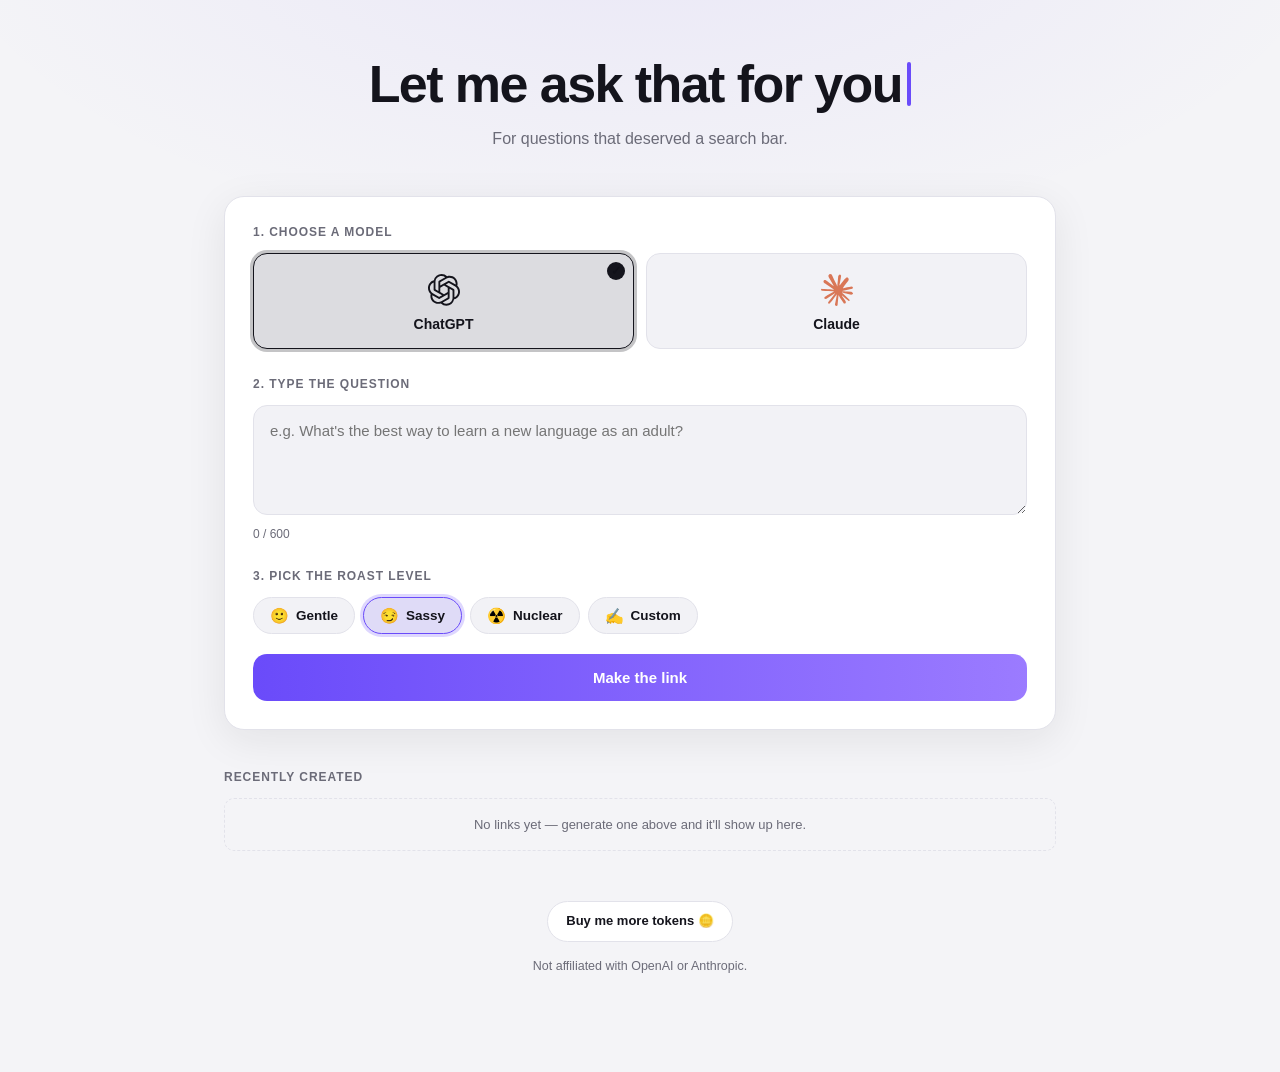
==== index.html @ 95fc59ea "initial commit" ====
<!DOCTYPE html>
<html lang="en">
<head>
  <meta charset="UTF-8" />
  <meta name="viewport" content="width=device-width, initial-scale=1.0" />
  <title>Let Me Ask That For You</title>
  <meta name="description" content="For questions that deserved a search bar. Pick a model, type the question, and send the link." />
  <meta property="og:title" content="Let me ask that for you" />
  <meta property="og:description" content="For questions that deserved a search bar." />
  <meta property="og:type" content="website" />
  <link rel="stylesheet" href="css/style.css" />
  <script>
    (function () {
      try {
        var dark = window.matchMedia && window.matchMedia('(prefers-color-scheme: dark)').matches;
        document.documentElement.setAttribute('data-theme', dark ? 'dark' : 'light');
      } catch (e) {}
    })();
  </script>
</head>
<body>
  <div class="wrap">
    <div class="hero">
      <h1 class="hero-title">Let me ask that for you</h1>
      <p>For questions that deserved a search bar.</p>
    </div>

    <div class="card">
      <div class="section-label">1. Choose a model</div>
      <div class="provider-grid" id="providerGrid"></div>

      <div class="section-label">2. Type the question</div>
      <textarea id="question" dir="auto" maxlength="600" placeholder="e.g. What's the best way to learn a new language as an adult?"></textarea>
      <div class="row-between">
        <span id="charCount">0 / 600</span>
      </div>

      <div class="section-label">3. Pick the roast level</div>
      <div class="roast-grid" id="roastGrid"></div>
      <input type="text" id="customRoast" class="custom-roast" dir="auto" maxlength="140"
             placeholder="Write your own message — shown while it plays" />

      <button class="primary-btn" id="generateBtn">Make the link</button>

      <div class="result" id="result">
        <div class="section-label">Your link</div>
        <div class="link-row">
          <input type="text" id="linkOutput" readonly />
          <button class="icon-btn" id="copyBtn">Copy</button>
        </div>
        <div class="result-actions">
          <button class="ghost-btn" id="shareBtn">Share</button>
          <a href="#" class="ghost-btn" id="previewBtn" target="_blank" rel="noopener">▶ Preview animation</a>
        </div>
        <p class="note" id="prefillNote"></p>
      </div>
    </div>

    <div class="history" id="historySection">
      <div class="section-label">Recently created</div>
      <div id="historyList"></div>
    </div>

    <footer class="site-footer">
      <a class="kofi-btn" href="https://ko-fi.com/sean98" target="_blank" rel="noopener">Buy me more tokens 🪙</a>
      <div>Not affiliated with OpenAI or Anthropic.</div>
    </footer>
  </div>

  <script src="js/lz-string.min.js"></script>
  <script src="js/providers.js"></script>
  <script src="js/roasts.js"></script>
  <script src="js/theme.js"></script>
  <script src="js/app.js"></script>
</body>
</html>
---- css/style.css ----
/* ===================== Shared base ===================== */
:root {
  --bg: #0b0b10;
  --bg-soft: #12121a;
  --panel: #16161f;
  --panel-2: #1c1c28;
  --border: #2a2a38;
  --text: #f4f4f6;
  --muted: #9c9caa;
  --accent: #7c5cff;
  --accent-2: #5ee6c9;
  --radius-lg: 20px;
  --radius-md: 14px;
  --radius-sm: 10px;
  --shadow: 0 10px 40px rgba(0, 0, 0, 0.45);
  font-family: 'Inter', -apple-system, BlinkMacSystemFont, 'Segoe UI', Roboto, Helvetica, Arial, sans-serif;
}

:root[data-theme='light'] {
  --bg: #f4f4f7;
  --bg-soft: #ffffff;
  --panel: #ffffff;
  --panel-2: #f2f2f6;
  --border: #e2e2ea;
  --text: #14141c;
  --muted: #6b6b78;
  --accent: #6a4bfa;
  --accent-2: #12a988;
  --shadow: 0 10px 40px rgba(20, 20, 30, 0.08);
}

* {
  box-sizing: border-box;
}

html, body {
  margin: 0;
  padding: 0;
}

html {
  color-scheme: light dark;
}

body {
  background: radial-gradient(1200px 600px at 50% -10%, rgba(124, 92, 255, 0.18), transparent 60%), var(--bg);
  color: var(--text);
  min-height: 100vh;
  transition: background-color 0.25s ease, color 0.25s ease;
}

:root[data-theme='light'] body {
  background: radial-gradient(1200px 600px at 50% -10%, rgba(106, 75, 250, 0.08), transparent 60%), var(--bg);
}

a {
  color: var(--accent-2);
}

button {
  font-family: inherit;
}

/* ===================== Creator page ===================== */
.wrap {
  max-width: 880px;
  margin: 0 auto;
  padding: 56px 24px 96px;
}

.hero {
  text-align: center;
  margin-bottom: 44px;
}

.hero h1 {
  font-size: clamp(32px, 6.5vw, 52px);
  font-weight: 800;
  line-height: 1.08;
  margin: 0 0 14px;
  letter-spacing: -0.03em;
}

.hero-title::after {
  content: "";
  display: inline-block;
  width: 0.08em;
  height: 0.85em;
  margin-left: 0.1em;
  background: var(--accent);
  border-radius: 2px;
  vertical-align: -0.08em;
  animation: blink 1s step-end infinite;
}

.hero p {
  color: var(--muted);
  font-size: 16px;
  max-width: 560px;
  margin: 0 auto;
  line-height: 1.6;
}

.card {
  background: var(--panel);
  border: 1px solid var(--border);
  border-radius: var(--radius-lg);
  box-shadow: var(--shadow);
  padding: 28px;
}

.section-label {
  font-size: 12px;
  font-weight: 600;
  letter-spacing: 0.08em;
  text-transform: uppercase;
  color: var(--muted);
  margin-bottom: 14px;
}

.provider-grid {
  display: grid;
  grid-template-columns: repeat(2, 1fr);
  gap: 12px;
  margin-bottom: 28px;
}

.provider-card {
  position: relative;
  display: flex;
  flex-direction: column;
  align-items: center;
  gap: 10px;
  padding: 20px 12px 16px;
  border-radius: var(--radius-md);
  border: 1.5px solid var(--border);
  background: var(--panel-2);
  cursor: pointer;
  transition: transform 0.15s ease, border-color 0.15s ease, box-shadow 0.15s ease;
  color: var(--text);
}

.provider-card:hover {
  transform: translateY(-2px);
  border-color: var(--pc, var(--accent));
}

.provider-card.selected {
  border-color: var(--pc, var(--accent));
  box-shadow: 0 0 0 3px color-mix(in srgb, var(--pc, var(--accent)) 25%, transparent);
  background: color-mix(in srgb, var(--pc, var(--accent)) 10%, var(--panel-2));
}

.provider-card .icon {
  width: 32px;
  height: 32px;
  color: var(--pc, var(--accent));
}

.provider-card .icon svg {
  width: 100%;
  height: 100%;
  display: block;
}

.provider-card .name {
  font-weight: 600;
  font-size: 14px;
}

.provider-card .check {
  position: absolute;
  top: 8px;
  right: 8px;
  width: 18px;
  height: 18px;
  border-radius: 50%;
  background: var(--pc, var(--accent));
  color: #101018;
  font-size: 12px;
  display: none;
  align-items: center;
  justify-content: center;
  font-weight: 700;
}

.provider-card.selected .check {
  display: flex;
}

textarea#question {
  width: 100%;
  min-height: 110px;
  resize: vertical;
  background: var(--panel-2);
  border: 1.5px solid var(--border);
  border-radius: var(--radius-md);
  padding: 14px 16px;
  color: var(--text);
  font-size: 15px;
  line-height: 1.5;
  font-family: inherit;
  outline: none;
  transition: border-color 0.15s ease;
}

textarea#question:focus {
  border-color: var(--accent);
}

.row-between {
  display: flex;
  justify-content: space-between;
  align-items: center;
  margin-top: 8px;
  margin-bottom: 28px;
  font-size: 12px;
  color: var(--muted);
  gap: 8px;
}

.roast-grid {
  display: flex;
  flex-wrap: wrap;
  gap: 8px;
}

.roast-pill {
  display: flex;
  align-items: center;
  gap: 7px;
  padding: 10px 16px;
  border-radius: 999px;
  border: 1.5px solid var(--border);
  background: var(--panel-2);
  color: var(--text);
  font-size: 13.5px;
  font-weight: 600;
  cursor: pointer;
  transition: border-color 0.15s ease, background 0.15s ease, transform 0.1s ease;
}

.roast-pill:hover {
  border-color: var(--accent);
  transform: translateY(-1px);
}

.roast-pill.selected {
  border-color: var(--accent);
  background: color-mix(in srgb, var(--accent) 14%, var(--panel-2));
  box-shadow: 0 0 0 3px color-mix(in srgb, var(--accent) 22%, transparent);
}

.roast-pill .emoji {
  font-size: 15px;
  line-height: 1;
}

.custom-roast {
  display: none;
  width: 100%;
  margin-top: 10px;
  background: var(--panel-2);
  border: 1.5px solid var(--border);
  border-radius: var(--radius-sm);
  padding: 12px 14px;
  color: var(--text);
  font-size: 14px;
  font-family: inherit;
  outline: none;
  transition: border-color 0.15s ease;
}

.custom-roast.show {
  display: block;
  animation: fadeUp 0.25s ease;
}

.custom-roast:focus {
  border-color: var(--accent);
}

.primary-btn {
  width: 100%;
  margin-top: 20px;
  padding: 15px 20px;
  border: none;
  border-radius: var(--radius-md);
  background: linear-gradient(90deg, var(--accent), #9b7bff);
  color: white;
  font-weight: 600;
  font-size: 15px;
  cursor: pointer;
  transition: filter 0.15s ease, transform 0.1s ease;
  display: flex;
  align-items: center;
  justify-content: center;
  gap: 8px;
}

.primary-btn:hover {
  filter: brightness(1.08);
}

.primary-btn:active {
  transform: scale(0.99);
}

.primary-btn:disabled {
  opacity: 0.5;
  cursor: not-allowed;
}

.result {
  margin-top: 22px;
  display: none;
}

.result.show {
  display: block;
  animation: fadeUp 0.35s ease;
}

@keyframes fadeUp {
  from { opacity: 0; transform: translateY(6px); }
  to { opacity: 1; transform: translateY(0); }
}

.link-row {
  display: flex;
  gap: 8px;
}

.link-row input {
  flex: 1;
  min-width: 0;
  background: var(--bg-soft);
  border: 1.5px solid var(--border);
  border-radius: var(--radius-sm);
  padding: 12px 14px;
  color: var(--text);
  font-size: 13.5px;
  font-family: 'SF Mono', Menlo, Consolas, monospace;
  outline: none;
}

.icon-btn {
  border: 1.5px solid var(--border);
  background: var(--panel-2);
  color: var(--text);
  border-radius: var(--radius-sm);
  padding: 0 16px;
  font-size: 13.5px;
  font-weight: 600;
  cursor: pointer;
  white-space: nowrap;
  transition: background 0.15s ease, border-color 0.15s ease;
  flex-shrink: 0;
}

.icon-btn:hover {
  border-color: var(--accent);
}

.result-actions {
  display: flex;
  gap: 8px;
  margin-top: 10px;
}

.ghost-btn {
  flex: 1;
  display: block;
  text-align: center;
  padding: 11px 14px;
  border-radius: var(--radius-sm);
  border: 1.5px dashed var(--border);
  color: var(--muted);
  font-size: 13px;
  cursor: pointer;
  text-decoration: none;
  background: transparent;
  line-height: 1.2;
}

.ghost-btn:hover {
  color: var(--text);
  border-color: var(--accent-2);
}

.note {
  margin-top: 12px;
  font-size: 12.5px;
  color: var(--muted);
  line-height: 1.5;
}

.history {
  margin-top: 40px;
}

.history-item {
  display: flex;
  align-items: center;
  gap: 12px;
  padding: 12px 14px;
  border-radius: var(--radius-sm);
  border: 1px solid var(--border);
  background: var(--panel-2);
  margin-bottom: 8px;
}

.history-item .dot {
  width: 10px;
  height: 10px;
  border-radius: 50%;
  flex-shrink: 0;
}

.history-item .q {
  flex: 1;
  font-size: 13.5px;
  overflow: hidden;
  text-overflow: ellipsis;
  white-space: nowrap;
  min-width: 0;
}

.history-item .provider-tag {
  font-size: 11px;
  color: var(--muted);
  flex-shrink: 0;
}

.history-item button {
  background: none;
  border: none;
  color: var(--muted);
  cursor: pointer;
  font-size: 12px;
  flex-shrink: 0;
  padding: 4px;
}

.history-item button:hover {
  color: var(--text);
}

.empty-history {
  color: var(--muted);
  font-size: 13px;
  text-align: center;
  padding: 18px;
  border: 1px dashed var(--border);
  border-radius: var(--radius-sm);
}

footer.site-footer {
  text-align: center;
  color: var(--muted);
  font-size: 12.5px;
  margin-top: 50px;
  line-height: 1.6;
  display: flex;
  flex-direction: column;
  align-items: center;
  gap: 14px;
}

.kofi-btn {
  display: inline-flex;
  align-items: center;
  gap: 6px;
  padding: 9px 18px;
  border-radius: 999px;
  border: 1.5px solid var(--border);
  background: var(--panel);
  color: var(--text);
  font-size: 13px;
  font-weight: 600;
  text-decoration: none;
  transition: border-color 0.15s ease, transform 0.1s ease;
}

.kofi-btn:hover {
  border-color: var(--accent-2);
  transform: translateY(-1px);
}

@media (max-width: 640px) {
  .wrap {
    padding: 32px 16px 64px;
  }

  .card {
    padding: 18px;
  }

  .provider-grid {
    grid-template-columns: repeat(2, 1fr);
    gap: 8px;
  }

  .provider-card {
    gap: 8px;
    min-height: 92px;
    padding: 16px 8px 12px;
  }

  .provider-card .icon {
    width: 28px;
    height: 28px;
  }

  .provider-card .name {
    font-size: 12px;
  }

  .link-row {
    flex-direction: column;
  }

  .icon-btn {
    width: 100%;
    padding: 11px 16px;
  }

  .result-actions {
    flex-direction: column;
  }

  .row-between {
    flex-direction: column;
    align-items: flex-start;
    gap: 4px;
  }
}

/* ===================== Launch / animation page ===================== */
body.launch-body {
  background: var(--p-bg, #101014);
  color: var(--p-text, #f4f4f6);
  transition: background 0.4s ease, color 0.4s ease;
  overflow: hidden;
  height: 100vh;
  width: 100%;
  font-family: -apple-system, BlinkMacSystemFont, 'Segoe UI', Roboto, 'Google Sans', Helvetica, Arial, sans-serif;
}

.mock-shell {
  height: 100vh;
  display: flex;
}

.mock-rail {
  width: 64px;
  flex-shrink: 0;
  display: flex;
  flex-direction: column;
  align-items: center;
  gap: 18px;
  padding: 20px 0;
  border-right: 1px solid var(--p-border);
  background: var(--p-panel);
  opacity: 0;
  animation: fadeIn 0.5s ease forwards;
}

.mock-rail .rail-logo {
  width: 22px;
  height: 22px;
  color: var(--p-accent);
  margin-bottom: 10px;
}

.mock-rail .rail-logo svg {
  width: 100%;
  height: 100%;
  display: block;
}

.mock-rail .rail-dot {
  width: 30px;
  height: 30px;
  border-radius: 10px;
  background: var(--p-border);
  opacity: 0.55;
}

.mock-rail .rail-dot.new {
  background: var(--p-accent);
  opacity: 0.9;
}

.mock-app {
  flex: 1;
  min-width: 0;
  height: 100vh;
  display: flex;
  flex-direction: column;
  justify-content: space-between;
  position: relative;
}

.mock-topbar {
  display: flex;
  align-items: center;
  gap: 10px;
  padding: 18px 24px;
  color: var(--p-text);
  opacity: 0;
  animation: fadeIn 0.5s ease forwards;
}

.mock-topbar .logo {
  width: 24px;
  height: 24px;
  color: var(--p-accent);
  flex-shrink: 0;
}

.mock-topbar .logo svg {
  width: 100%;
  height: 100%;
  display: block;
}

.mock-topbar .wordmark {
  font-weight: 700;
  font-size: 16px;
  letter-spacing: -0.01em;
  white-space: nowrap;
}

.mock-topbar .chip {
  margin-left: 4px;
  font-size: 11.5px;
  padding: 3px 10px;
  border-radius: 999px;
  border: 1px solid var(--p-border);
  color: var(--p-muted);
  white-space: nowrap;
}

.mock-center {
  flex: 1;
  display: flex;
  flex-direction: column;
  align-items: center;
  justify-content: center;
  gap: 24px;
  padding: 0 18px;
  opacity: 0;
  animation: fadeIn 0.6s ease forwards;
  animation-delay: 0.35s;
}

.mock-greeting {
  font-size: clamp(20px, 5vw, 32px);
  font-weight: 600;
  color: var(--p-text);
  text-align: center;
  letter-spacing: -0.01em;
  padding: 0 8px;
}

.mock-inputbar {
  width: min(680px, 92vw);
  min-height: 54px;
  background: var(--p-input-bg);
  border: 1.5px solid var(--p-border);
  border-radius: 28px;
  display: flex;
  align-items: center;
  padding: 0 8px 0 20px;
  box-shadow: 0 8px 30px rgba(0, 0, 0, 0.12);
  transition: border-color 0.2s ease, box-shadow 0.2s ease;
}

.mock-inputbar.focused {
  border-color: var(--p-accent);
  box-shadow: 0 8px 30px rgba(0, 0, 0, 0.12), 0 0 0 3px color-mix(in srgb, var(--p-accent) 20%, transparent);
}

.mock-pointer {
  --tx: 0px;
  --ty: 0px;
  position: absolute;
  z-index: 6;
  top: 64px;
  right: 64px;
  width: 22px;
  height: 22px;
  opacity: 0;
  pointer-events: none;
  filter: drop-shadow(0 3px 6px rgba(0, 0, 0, 0.35));
  transition: opacity 0.25s ease;
}

.mock-pointer svg {
  width: 100%;
  height: 100%;
  display: block;
}

.mock-pointer.clicked {
  animation: pointerClick 0.3s ease;
}

@keyframes pointerClick {
  0% { transform: translate(var(--tx), var(--ty)) scale(1); }
  40% { transform: translate(var(--tx), var(--ty)) scale(0.78); }
  100% { transform: translate(var(--tx), var(--ty)) scale(1); }
}

.mock-inputbar .typed-text {
  flex: 1;
  font-size: 15px;
  color: var(--p-text);
  line-height: 1.4;
  padding: 15px 0;
  word-break: break-word;
  min-width: 0;
}

.mock-inputbar .caret {
  display: inline-block;
  width: 2px;
  height: 18px;
  background: var(--p-accent);
  margin-left: 1px;
  vertical-align: middle;
  animation: blink 0.9s step-end infinite;
}

.mock-send-btn {
  width: 32px;
  height: 32px;
  min-width: 32px;
  border-radius: 50%;
  background: var(--p-border);
  color: var(--p-panel);
  display: flex;
  align-items: center;
  justify-content: center;
  font-size: 14px;
  transition: background 0.25s ease, transform 0.2s ease;
}

.mock-send-btn.active {
  background: var(--p-accent);
  transform: scale(1.08);
}

.mock-footer {
  padding: 16px 24px 26px;
  opacity: 0;
  animation: fadeIn 0.5s ease forwards;
  animation-delay: 0.15s;
}

.mock-progress-track {
  width: 100%;
  max-width: 420px;
  height: 4px;
  border-radius: 4px;
  background: var(--p-border);
  overflow: hidden;
  margin: 0 auto 10px;
}

.mock-progress-fill {
  height: 100%;
  width: 0%;
  background: var(--p-accent);
  border-radius: 4px;
  transition: width 0.2s linear;
}

.mock-status-text {
  text-align: center;
  font-size: 19px;
  font-weight: 700;
  color: var(--p-text);
  min-height: 28px;
  line-height: 1.4;
  padding: 0 12px;
  letter-spacing: -0.01em;
  opacity: 0;
  animation: statusIn 0.5s ease forwards;
  animation-delay: 0.3s;
}

@keyframes statusIn {
  from { opacity: 0; transform: translateY(8px); }
  to { opacity: 1; transform: translateY(0); }
}

.skip-btn {
  position: absolute;
  top: 16px;
  right: 16px;
  background: transparent;
  border: 1px solid var(--p-border);
  color: var(--p-muted);
  padding: 7px 14px;
  border-radius: 999px;
  font-size: 12.5px;
  cursor: pointer;
  z-index: 5;
  transition: color 0.15s ease, border-color 0.15s ease;
}

.skip-btn:hover {
  color: var(--p-text);
  border-color: var(--p-accent);
}

.launch-error {
  height: 100vh;
  display: flex;
  flex-direction: column;
  align-items: center;
  justify-content: center;
  gap: 14px;
  text-align: center;
  padding: 24px;
}

@keyframes fadeIn {
  from { opacity: 0; transform: translateY(6px); }
  to { opacity: 1; transform: translateY(0); }
}

@keyframes blink {
  0%, 50% { opacity: 1; }
  50.01%, 100% { opacity: 0; }
}

@media (max-width: 700px) {
  .mock-rail {
    display: none;
  }

  .mock-topbar {
    padding: 14px 16px;
  }

  .mock-topbar .chip {
    display: none;
  }

  .mock-center {
    gap: 18px;
  }

  .mock-inputbar {
    padding: 0 6px 0 16px;
  }

  .skip-btn {
    padding: 6px 12px;
    font-size: 11.5px;
  }

  .mock-footer {
    padding: 14px 16px 20px;
  }

  .mock-status-text {
    font-size: 16px;
    min-height: 44px; /* room for two lines so the layout doesn't jump */
  }
}

@media (max-width: 380px) {
  .mock-topbar .wordmark {
    font-size: 14px;
  }

  .mock-send-btn {
    width: 28px;
    height: 28px;
    min-width: 28px;
  }
}
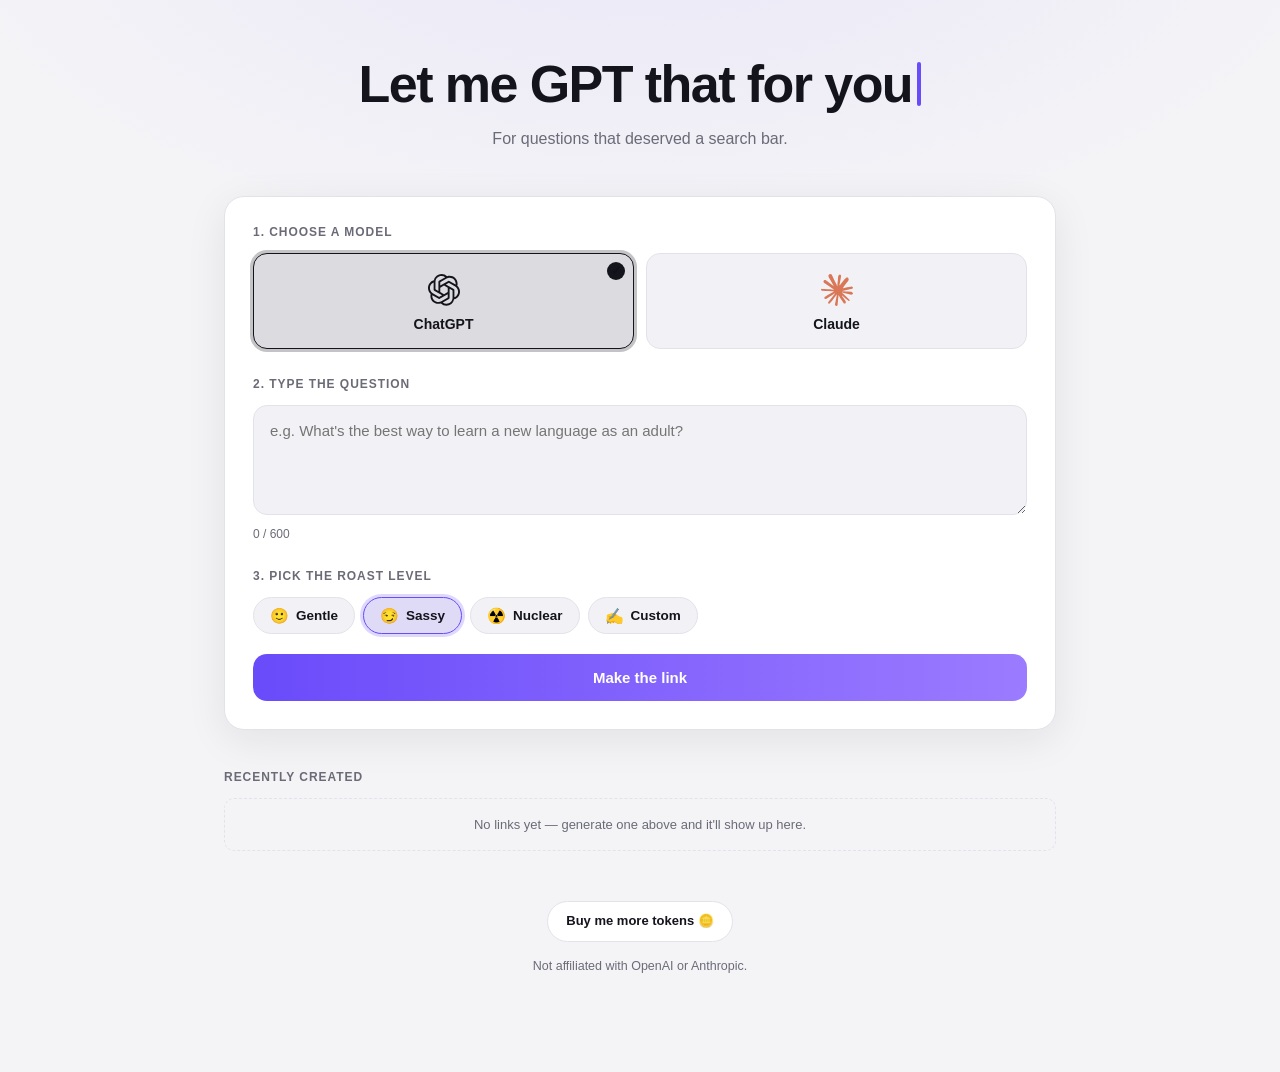
==== commit 2f674555: "Change ask to GPT" ====
--- a/index.html
+++ b/index.html
@@ -3,9 +3,9 @@
 <head>
   <meta charset="UTF-8" />
   <meta name="viewport" content="width=device-width, initial-scale=1.0" />
-  <title>Let Me Ask That For You</title>
+  <title>Let Me GPT That For You</title>
   <meta name="description" content="For questions that deserved a search bar. Pick a model, type the question, and send the link." />
-  <meta property="og:title" content="Let me ask that for you" />
+  <meta property="og:title" content="Let me GPT that for you" />
   <meta property="og:description" content="For questions that deserved a search bar." />
   <meta property="og:type" content="website" />
   <link rel="stylesheet" href="css/style.css" />
@@ -17,11 +17,13 @@
       } catch (e) {}
     })();
   </script>
+  <script defer src="https://cloud.umami.is/script.js" data-website-id="9e71cffa-dc05-4c0c-8a9a-299094b6e329"></script>
+  <script data-goatcounter="https://sean98.goatcounter.com/count" async src="//gc.zgo.at/count.js"></script>
 </head>
 <body>
   <div class="wrap">
     <div class="hero">
-      <h1 class="hero-title">Let me ask that for you</h1>
+      <h1 class="hero-title">Let me GPT that for you</h1>
       <p>For questions that deserved a search bar.</p>
     </div>
 
